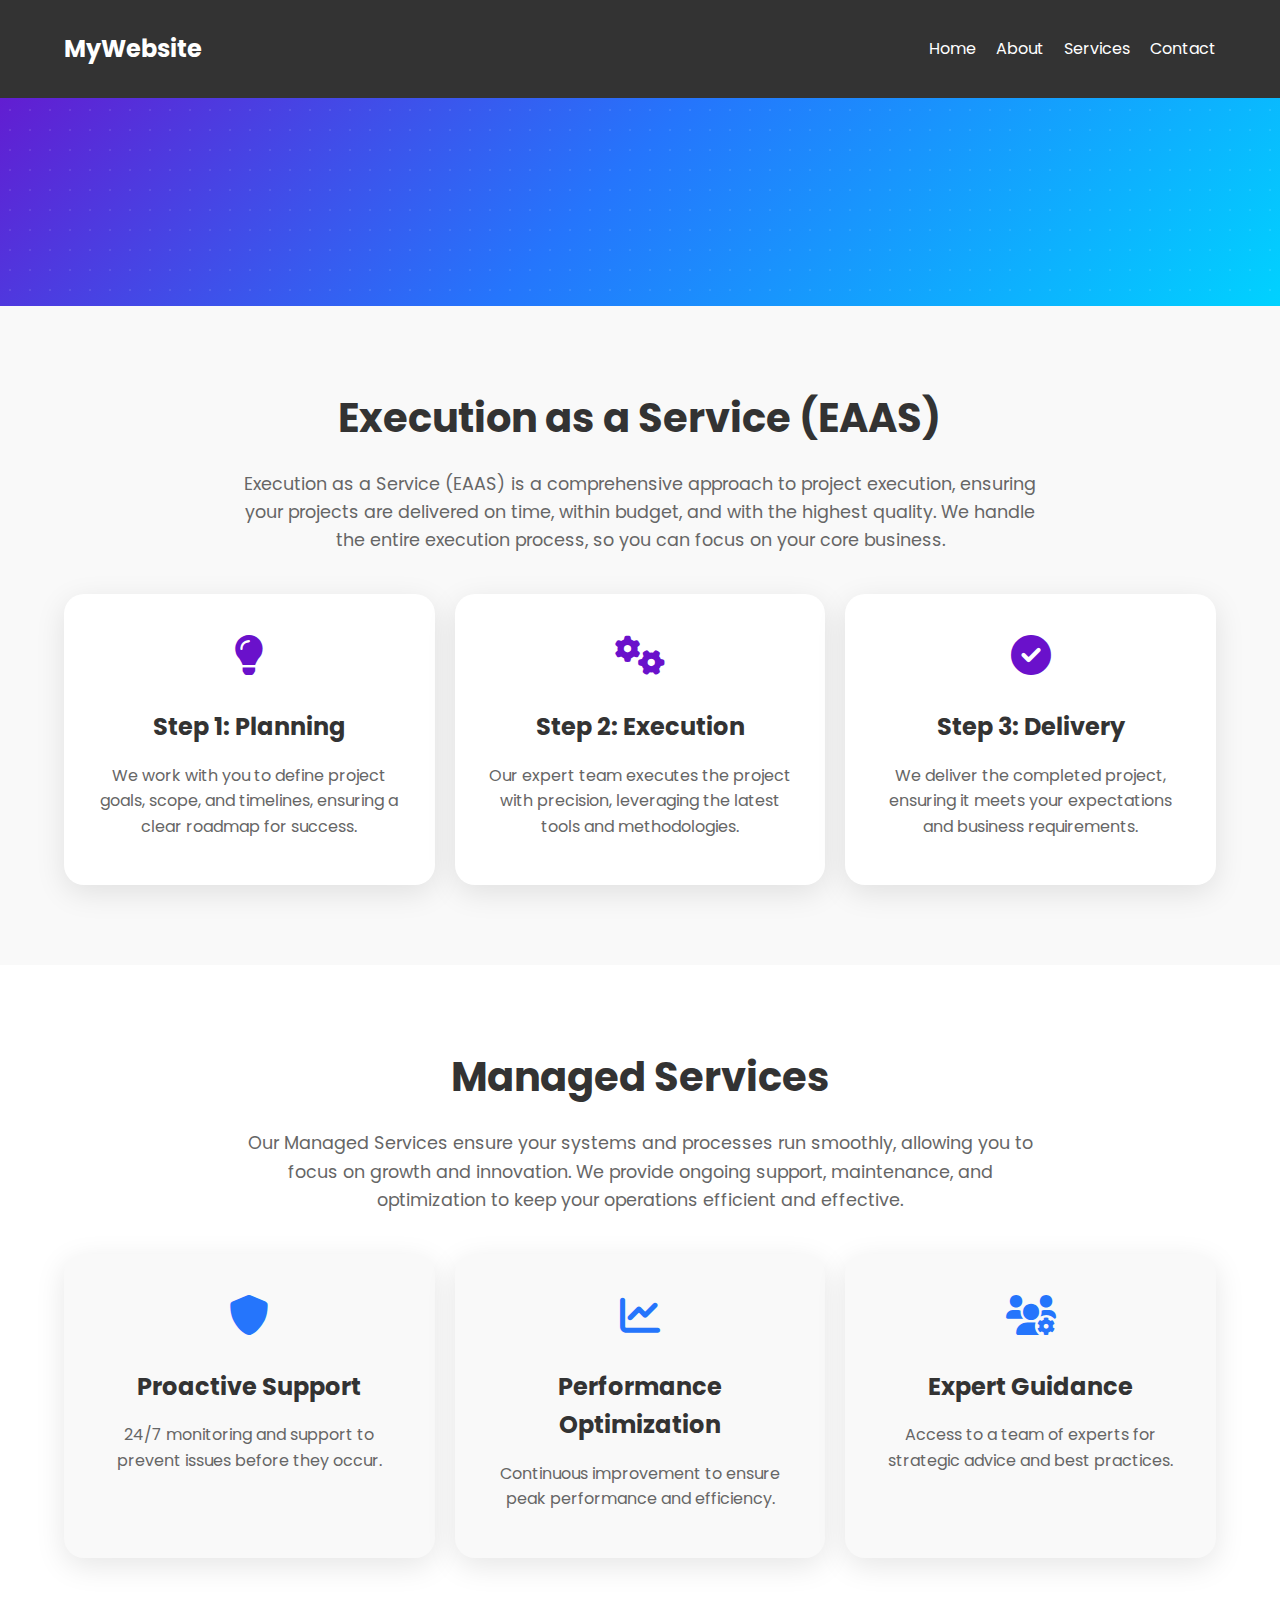
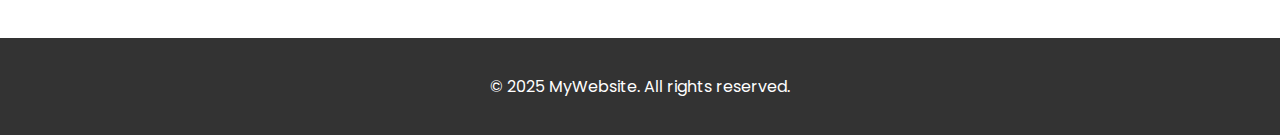
==== expertise/eaas.html @ 63fdd9d4 "added the 3 pages -> services, pricing & eaas" ====
<!DOCTYPE html>
<html lang="en">
<head>
  <meta charset="UTF-8">
  <meta name="viewport" content="width=device-width, initial-scale=1.0">
  <title>Execution and Managed Services</title>
  <link rel="stylesheet" href="eaas.css">
  <link href="https://fonts.googleapis.com/css2?family=Poppins:wght@300;400;500;600;700&display=swap" rel="stylesheet">
  <link rel="stylesheet" href="https://cdnjs.cloudflare.com/ajax/libs/font-awesome/6.0.0/css/all.min.css">
</head>
<body>
  <!-- Navbar -->
  <nav class="navbar">
    <div class="container">
      <a href="#" class="logo">MyWebsite</a>
      <ul class="nav-links">
        <li><a href="D:/technekt-website/index.html">Home</a></li>
        <li><a href="#">About</a></li>
        <li><a href="#">Services</a></li>
        <li><a href="#">Contact</a></li>
      </ul>
    </div>
  </nav>

  <!-- Banner Section -->
  <header class="page-banner">
    <div class="container">
      <h1 class="banner-title">Execution and Managed Services</h1>
      <p class="banner-subtitle">Delivering excellence through EAAS and Managed Services.</p>
    </div>
  </header>

  <!-- EAAS Section -->
  <section class="eaas-section">
    <div class="container">
      <h2>Execution as a Service (EAAS)</h2>
      <p class="intro">
        Execution as a Service (EAAS) is a comprehensive approach to project execution, ensuring your projects are delivered on time, within budget, and with the highest quality. We handle the entire execution process, so you can focus on your core business.
      </p>
      <div class="steps">
        <!-- Step 1 -->
        <div class="step">
          <div class="step-icon"><i class="fas fa-lightbulb"></i></div>
          <h3>Step 1: Planning</h3>
          <p>We work with you to define project goals, scope, and timelines, ensuring a clear roadmap for success.</p>
        </div>
        <!-- Step 2 -->
        <div class="step">
          <div class="step-icon"><i class="fas fa-cogs"></i></div>
          <h3>Step 2: Execution</h3>
          <p>Our expert team executes the project with precision, leveraging the latest tools and methodologies.</p>
        </div>
        <!-- Step 3 -->
        <div class="step">
          <div class="step-icon"><i class="fas fa-check-circle"></i></div>
          <h3>Step 3: Delivery</h3>
          <p>We deliver the completed project, ensuring it meets your expectations and business requirements.</p>
        </div>
      </div>
    </div>
  </section>

  <!-- Managed Services Section -->
  <section class="managed-services-section">
    <div class="container">
      <h2>Managed Services</h2>
      <p class="intro">
        Our Managed Services ensure your systems and processes run smoothly, allowing you to focus on growth and innovation. We provide ongoing support, maintenance, and optimization to keep your operations efficient and effective.
      </p>
      <div class="benefits">
        <div class="benefit">
          <div class="benefit-icon"><i class="fas fa-shield-alt"></i></div>
          <h3>Proactive Support</h3>
          <p>24/7 monitoring and support to prevent issues before they occur.</p>
        </div>
        <div class="benefit">
          <div class="benefit-icon"><i class="fas fa-chart-line"></i></div>
          <h3>Performance Optimization</h3>
          <p>Continuous improvement to ensure peak performance and efficiency.</p>
        </div>
        <div class="benefit">
          <div class="benefit-icon"><i class="fas fa-users-cog"></i></div>
          <h3>Expert Guidance</h3>
          <p>Access to a team of experts for strategic advice and best practices.</p>
        </div>
      </div>
    </div>
  </section>

  <!-- Footer -->
  <footer class="footer">
    <div class="container">
      <p>&copy; 2025 MyWebsite. All rights reserved.</p>
    </div>
  </footer>

  <script src="eaas.js"></script>
</body>
</html>
---- expertise/eaas.css ----
/* General Styles */
body {
    font-family: 'Poppins', sans-serif;
    margin: 0;
    padding: 0;
    color: #333;
    background-color: #ffffff;
    line-height: 1.6;
    overflow-x: hidden;
  }
  
  .container {
    width: 90%;
    max-width: 1200px;
    margin: 0 auto;
  }
  
  h1, h2, h3, h4 {
    margin: 0;
    font-weight: bold;
  }
  
  /* Navbar */
  .navbar {
    background: #333;
    color: #fff;
    padding: 20px 0;
    position: fixed;
    width: 100%;
    top: 0;
    z-index: 1000;
  }
  
  .navbar .container {
    display: flex;
    justify-content: space-between;
    align-items: center;
  }
  
  .navbar .logo {
    font-size: 1.5rem;
    font-weight: bold;
    text-decoration: none;
    color: #fff;
  }
  
  .navbar .nav-links {
    list-style: none;
    display: flex;
    gap: 20px;
  }
  
  .navbar .nav-links a {
    color: #fff;
    text-decoration: none;
    font-size: 1rem;
  }
  
  /* Page Banner */
  .page-banner {
    background: linear-gradient(135deg, #6a11cb, #2575fc, #00d2ff);
    color: #fff;
    padding: 80px 0;
    text-align: center;
    position: relative;
    overflow: hidden;
  }
  
  .page-banner::before {
    content: '';
    position: absolute;
    top: 0;
    left: 0;
    width: 100%;
    height: 100%;
    background: radial-gradient(circle, rgba(255, 255, 255, 0.1) 10%, transparent 10.01%);
    background-size: 20px 20px;
    animation: moveDots 10s linear infinite;
  }
  
  @keyframes moveDots {
    0% {
      transform: translateY(0);
    }
    100% {
      transform: translateY(-200px);
    }
  }
  
  .banner-title {
    font-size: 3rem;
    font-weight: 700;
    margin-bottom: 10px;
    opacity: 0;
    transform: translateY(50px);
    animation: fadeInUp 1.5s ease-out 0.5s forwards;
  }
  
  .banner-subtitle {
    font-size: 1.2rem;
    opacity: 0;
    transform: translateY(50px);
    animation: fadeInUp 1.5s ease-out 1s forwards;
  }
  
  @keyframes fadeInUp {
    to {
      opacity: 1;
      transform: translateY(0);
    }
  }
  
  /* EAAS Section */
  .eaas-section {
    padding: 80px 0;
    background: #f9f9f9;
  }
  
  .eaas-section h2 {
    font-size: 2.5rem;
    text-align: center;
    margin-bottom: 20px;
    color: #333;
  }
  
  .eaas-section .intro {
    font-size: 1.1rem;
    text-align: center;
    max-width: 800px;
    margin: 0 auto 40px;
    color: #666;
  }
  
  .steps {
    display: flex;
    justify-content: space-between;
    gap: 20px;
  }
  
  .step {
    flex: 1;
    background: #fff;
    padding: 30px;
    border-radius: 20px;
    box-shadow: 0 8px 30px rgba(0, 0, 0, 0.1);
    text-align: center;
    transition: transform 0.3s ease, box-shadow 0.3s ease;
  }
  
  .step:hover {
    transform: translateY(-10px);
    box-shadow: 0 12px 40px rgba(0, 0, 0, 0.2);
  }
  
  .step-icon {
    font-size: 2.5rem;
    color: #6a11cb;
    margin-bottom: 20px;
  }
  
  .step h3 {
    font-size: 1.5rem;
    margin-bottom: 10px;
    color: #333;
  }
  
  .step p {
    font-size: 1rem;
    color: #666;
  }
  
  /* Managed Services Section */
  .managed-services-section {
    padding: 80px 0;
    background: #fff;
  }
  
  .managed-services-section h2 {
    font-size: 2.5rem;
    text-align: center;
    margin-bottom: 20px;
    color: #333;
  }
  
  .managed-services-section .intro {
    font-size: 1.1rem;
    text-align: center;
    max-width: 800px;
    margin: 0 auto 40px;
    color: #666;
  }
  
  .benefits {
    display: flex;
    justify-content: space-between;
    gap: 20px;
  }
  
  .benefit {
    flex: 1;
    background: #f9f9f9;
    padding: 30px;
    border-radius: 20px;
    box-shadow: 0 8px 30px rgba(0, 0, 0, 0.1);
    text-align: center;
    transition: transform 0.3s ease, box-shadow 0.3s ease;
  }
  
  .benefit:hover {
    transform: translateY(-10px);
    box-shadow: 0 12px 40px rgba(0, 0, 0, 0.2);
  }
  
  .benefit-icon {
    font-size: 2.5rem;
    color: #2575fc;
    margin-bottom: 20px;
  }
  
  .benefit h3 {
    font-size: 1.5rem;
    margin-bottom: 10px;
    color: #333;
  }
  
  .benefit p {
    font-size: 1rem;
    color: #666;
  }
  
  /* Footer */
  .footer {
    background: #333;
    color: #fff;
    text-align: center;
    padding: 20px 0;
  }
  
  /* Responsive Design */
  @media (max-width: 768px) {
    .steps, .benefits {
      flex-direction: column;
    }
  
    .step, .benefit {
      margin-bottom: 20px;
    }
  }
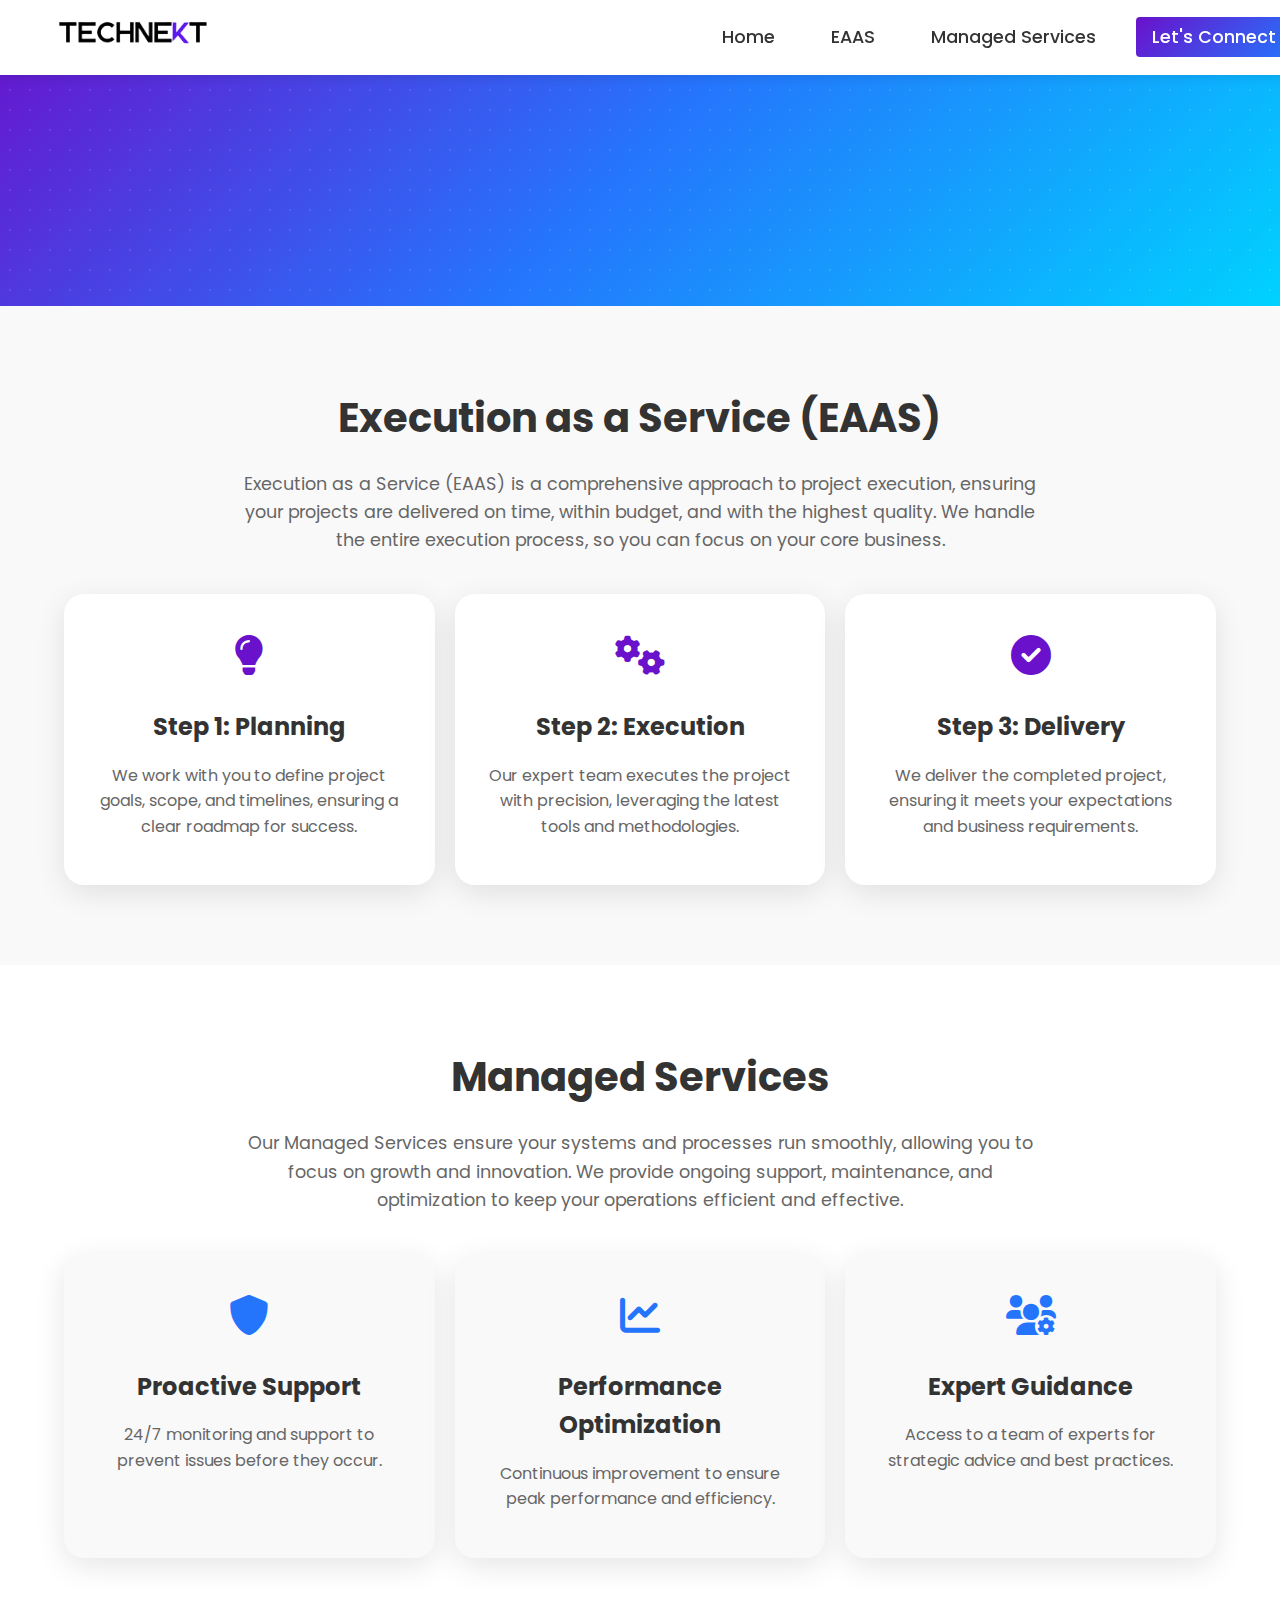
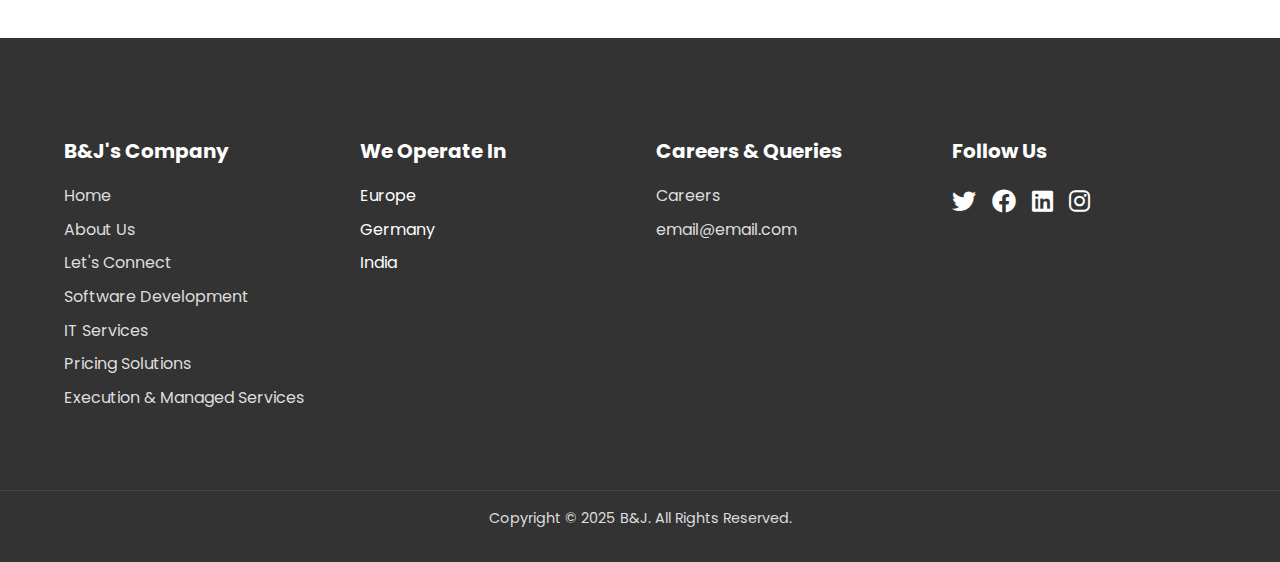
==== commit 2e0db19d: "overall completed 90% of works" ====
--- a/expertise/eaas.html
+++ b/expertise/eaas.html
@@ -9,18 +9,25 @@
   <link rel="stylesheet" href="https://cdnjs.cloudflare.com/ajax/libs/font-awesome/6.0.0/css/all.min.css">
 </head>
 <body>
-  <!-- Navbar -->
-  <nav class="navbar">
-    <div class="container">
-      <a href="#" class="logo">MyWebsite</a>
-      <ul class="nav-links">
-        <li><a href="D:/technekt-website/index.html">Home</a></li>
-        <li><a href="#">About</a></li>
-        <li><a href="#">Services</a></li>
-        <li><a href="#">Contact</a></li>
-      </ul>
-    </div>
-  </nav>
+
+
+ <!-- Navbar -->
+ <nav class="navbar">
+  <div class="brand">
+    <a href="/index.html">
+      <img src="/images/logoedited.png" alt="Company Logo" class="logo-img">
+  </a>
+  </div>
+  <div class="hamburger" id="hamburger">
+    <i class="fas fa-bars"></i>
+  </div>
+  <ul class="nav-links" id="nav-links">
+    <li><a href="/index.html">Home</a></li>
+    <li><a href="#execution">EAAS</a></li>
+    <li><a href="#msp">Managed Services</a></li>
+    <li><a href="/index.html#connect" class="nav-connect-btn">Let's Connect</a></li>
+  </ul>
+</nav>
 
   <!-- Banner Section -->
   <header class="page-banner">
@@ -31,7 +38,7 @@
   </header>
 
   <!-- EAAS Section -->
-  <section class="eaas-section">
+  <section class="eaas-section" id="execution">
     <div class="container">
       <h2>Execution as a Service (EAAS)</h2>
       <p class="intro">
@@ -61,7 +68,7 @@
   </section>
 
   <!-- Managed Services Section -->
-  <section class="managed-services-section">
+  <section class="managed-services-section" id="msp">
     <div class="container">
       <h2>Managed Services</h2>
       <p class="intro">
@@ -87,12 +94,59 @@
     </div>
   </section>
 
-  <!-- Footer -->
-  <footer class="footer">
-    <div class="container">
-      <p>&copy; 2025 MyWebsite. All rights reserved.</p>
+ <!-- Footer -->
+ <footer class="footer" id="footer">
+  <div class="container">
+    <!-- First Column: Company Name and Navbar Contents -->
+    <div class="footer-column">
+      <h5>B&J's Company</h5>
+      <ul>
+        <li><a href="/index.html">Home</a></li>
+        <li><a href="/index.html#about">About Us</a></li>
+        <li><a href="/index.html#connect">Let's Connect</a></li>
+        <li><a href="/expertise/softwareDev.html">Software Development</a></li>
+        <li><a href="/expertise/ourServices.html">IT Services</a></li>
+        <li><a href="/expertise/pricingSolutions.html">Pricing Solutions</a></li>
+        <li><a href="/expertise/eaas.html">Execution & Managed Services</a></li>
+      </ul>
     </div>
-  </footer>
+
+    <!-- Second Column: Locations -->
+    <div class="footer-column">
+      <h5>We Operate In</h5>
+      <ul>
+        <li>Europe</li>
+        <li>Germany</li>
+        <li>India</li>
+      </ul>
+    </div>
+
+    <!-- Third Column: Careers and Queries -->
+    <div class="footer-column">
+      <h5>Careers & Queries</h5>
+      <ul>
+        <li><a href="#careers">Careers</a></li>
+        <li><a href="mailto:email@email.com">email@email.com</a></li>
+      </ul>
+    </div>
+
+    <!-- Fourth Column: Social Media -->
+    <div class="footer-column">
+      <h5>Follow Us</h5>
+      <ul class="social-media">
+        <li><a href="#" class="social-icon"><i class="fab fa-twitter"></i></a></li>
+        <li><a href="#" class="social-icon"><i class="fab fa-facebook"></i></a></li>
+        <li><a href="#" class="social-icon"><i class="fab fa-linkedin"></i></a></li>
+        <li><a href="#" class="social-icon"><i class="fab fa-instagram"></i></a></li>
+      </ul>
+    </div>
+  </div>
+
+  <!-- Copyright Notice -->
+  <div class="text-center">
+    <p>Copyright © 2025 B&J. All Rights Reserved.</p>
+  </div>
+</footer>
 
   <script src="eaas.js"></script>
 </body>
--- a/expertise/eaas.css
+++ b/expertise/eaas.css
@@ -20,42 +20,116 @@
     font-weight: bold;
   }
   
-  /* Navbar */
+   /* Navbar Styles */
+.navbar {
+  display: flex;
+  justify-content: space-between;
+  align-items: center;
+  padding: 1rem 2rem;
+  background-color: white;
+  box-shadow: 0 2px 10px rgba(0, 0, 0, 0.1);
+  position: fixed;
+  width: 100%;
+  z-index: 1000;
+}
+
+.brand {
+  margin-left: 20px;
+}
+
+.logo-img {
+  height: 35px;
+  width: auto;
+}
+
+.nav-links {
+  list-style: none;
+  display: flex;
+  gap: 1.5rem;
+  margin: 0;
+  padding: 0;
+}
+
+.nav-links a {
+  color: #333;
+  text-decoration: none;
+  padding: 0.5rem 1rem;
+  transition: color 0.3s ease;
+  font-size: 1.1rem;
+  font-weight: 500;
+}
+
+.nav-links a:hover {
+  color: #6a11cb;
+}
+
+.nav-connect-btn {
+  background: linear-gradient(135deg, #6a11cb, #2575fc);
+  border-radius: 4px;
+  padding: 0.5rem 1.5rem;
+  color: white !important;
+  text-decoration: none;
+  transition: transform 0.3s ease, box-shadow 0.3s ease, background 0.3s ease;
+  font-size: 1.1rem;
+  font-weight: 500;
+  border: none;
+  margin-right: 20px; /* Added space on the right */
+}
+
+.nav-connect-btn:hover {
+  transform: translateY(-3px);
+  box-shadow: 0 4px 15px rgba(106, 17, 203, 0.3);
+  background: linear-gradient(135deg, #2575fc, #6a11cb);
+}
+
+.hamburger {
+  display: none;
+  font-size: 1.5rem;
+  cursor: pointer;
+  color: #6a11cb;
+  background: linear-gradient(135deg, #6a11cb, #2575fc);
+  -webkit-background-clip: text;
+  background-clip: text;
+  color: transparent;
+  transition: color 0.3s ease;
+  padding-right: 20px;
+}
+
+.hamburger:hover {
+  color: #2575fc;
+}
+
+@media (max-width: 768px) {
   .navbar {
-    background: #333;
-    color: #fff;
-    padding: 20px 0;
-    position: fixed;
+    padding: 0.75rem 1rem;
+  }
+
+  .logo-img {
+    height: 25px;
+  }
+
+  .nav-links {
+    display: none;
+    flex-direction: column;
     width: 100%;
-    top: 0;
-    z-index: 1000;
-  }
-  
-  .navbar .container {
+    background-color: white;
+    position: absolute;
+    top: 100%;
+    left: 0;
+    box-shadow: 0 4px 6px rgba(0, 0, 0, 0.1);
+  }
+
+  .nav-links.active {
     display: flex;
-    justify-content: space-between;
-    align-items: center;
-  }
-  
-  .navbar .logo {
-    font-size: 1.5rem;
-    font-weight: bold;
-    text-decoration: none;
-    color: #fff;
-  }
-  
-  .navbar .nav-links {
-    list-style: none;
-    display: flex;
-    gap: 20px;
-  }
-  
-  .navbar .nav-links a {
-    color: #fff;
-    text-decoration: none;
-    font-size: 1rem;
-  }
-  
+  }
+
+  .hamburger {
+    display: block;
+  }
+}
+
+
+
   /* Page Banner */
   .page-banner {
     background: linear-gradient(135deg, #6a11cb, #2575fc, #00d2ff);
@@ -228,13 +302,108 @@
     color: #666;
   }
   
-  /* Footer */
-  .footer {
-    background: #333;
-    color: #fff;
-    text-align: center;
-    padding: 20px 0;
-  }
+    /* Footer Styles */
+.footer {
+  background-color: #333;
+  color: white;
+  padding: 4rem 0 2rem 0;
+}
+
+.footer .container {
+  display: flex;
+  flex-wrap: wrap;
+  justify-content: space-between;
+  gap: 2rem;
+  max-width: 1200px;
+  margin: 0 auto;
+  padding: 0 20px;
+}
+
+.footer .footer-column {
+  flex: 1;
+  min-width: 200px; /* Ensures columns don't get too narrow */
+  margin-bottom: 2rem; /* Adds space between columns on smaller screens */
+  text-align: left; /* Align text to the left */
+}
+
+.footer h5 {
+  font-size: 1.25rem;
+  margin-bottom: 1rem;
+  color: #fff;
+}
+
+.footer ul {
+  padding-left: 0;
+  list-style: none;
+}
+
+.footer ul li {
+  margin-bottom: 0.5rem;
+}
+
+.footer ul li a {
+  color: #ddd;
+  text-decoration: none;
+  transition: color 0.3s ease;
+}
+
+.footer ul li a:hover {
+  color: #6a11cb;
+}
+
+.social-media {
+  display: flex;
+  gap: 1rem;
+}
+
+.social-media .social-icon {
+  color: #fff;
+  font-size: 1.5rem;
+  transition: color 0.3s ease, transform 0.3s ease;
+}
+
+.social-media .social-icon:hover {
+  color: #6a11cb;
+  transform: translateY(-5px);
+}
+
+.footer .text-center {
+  margin-top: 2rem;
+  border-top: 1px solid #444;
+  padding-top: 1rem;
+  flex: 0 0 100%; /* Makes the copyright notice span the full width */
+  text-align: center; /* Center the copyright text */
+}
+
+.footer .text-center p {
+  margin: 0;
+  color: #ddd;
+  font-size: 0.9rem;
+}
+
+/* Responsive Footer */
+@media (max-width: 768px) {
+  .footer .container {
+    flex-direction: column;
+    align-items: flex-start; /* Align columns to the left */
+    text-align: left; /* Align text to the left */
+  }
+
+  .footer .footer-column {
+    flex: 0 0 100%;
+    max-width: 100%;
+    margin-bottom: 1.5rem; /* Adds space between columns on smaller screens */
+  }
+
+  .social-media {
+    justify-content: flex-start; /* Align social icons to the left */
+  }
+}
+
+
+
+
+
   
   /* Responsive Design */
   @media (max-width: 768px) {
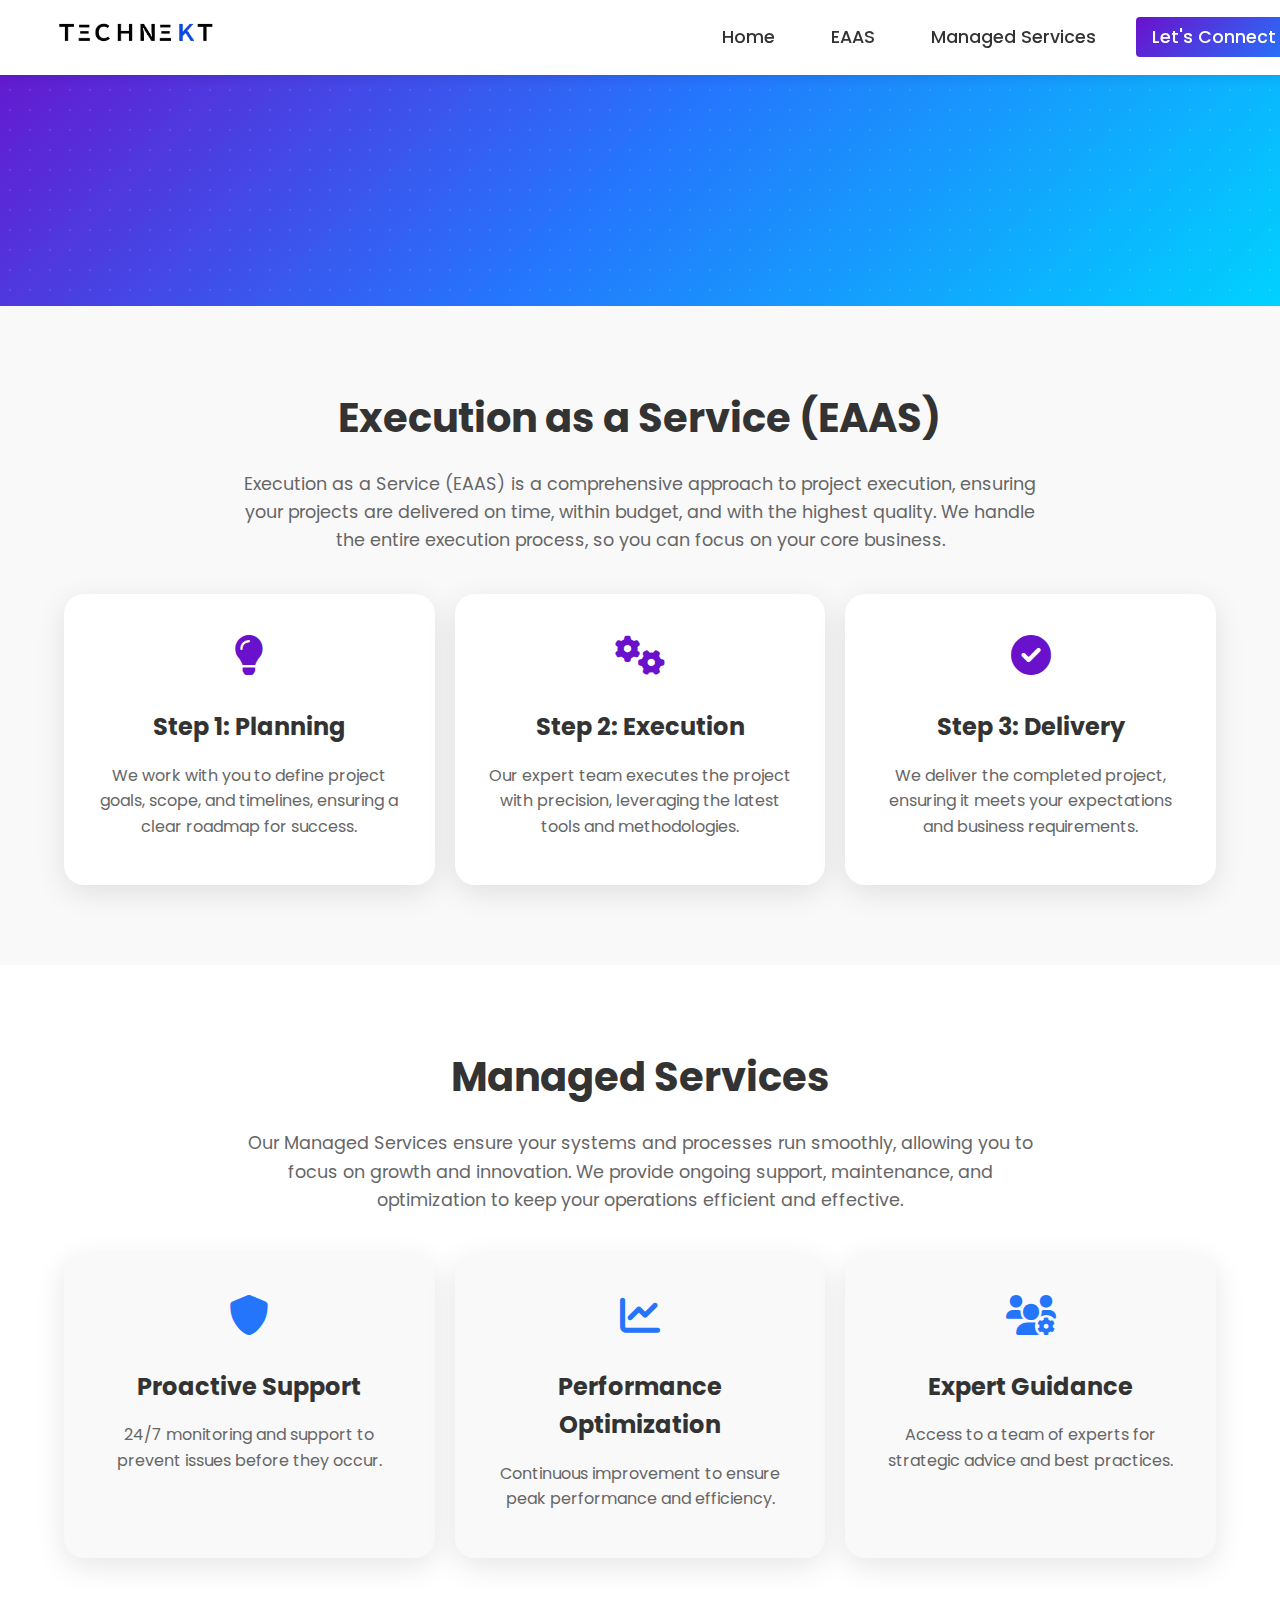
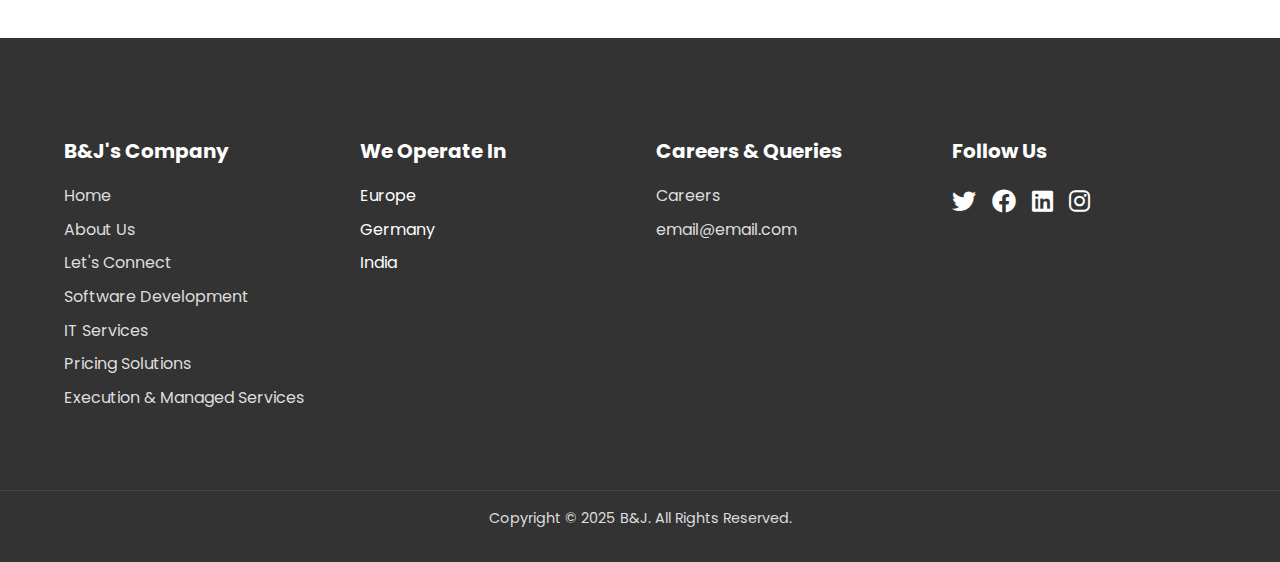
==== commit dfa3188b: "path setted for all the pages" ====
--- a/expertise/eaas.html
+++ b/expertise/eaas.html
@@ -14,18 +14,18 @@
  <!-- Navbar -->
  <nav class="navbar">
   <div class="brand">
-    <a href="/index.html">
-      <img src="/images/logoedited.png" alt="Company Logo" class="logo-img">
+    <a href="../index.html">
+      <img src="../images/logoedited.png" alt="Company Logo" class="logo-img">
   </a>
   </div>
   <div class="hamburger" id="hamburger">
     <i class="fas fa-bars"></i>
   </div>
   <ul class="nav-links" id="nav-links">
-    <li><a href="/index.html">Home</a></li>
+    <li><a href="../index.html">Home</a></li>
     <li><a href="#execution">EAAS</a></li>
     <li><a href="#msp">Managed Services</a></li>
-    <li><a href="/index.html#connect" class="nav-connect-btn">Let's Connect</a></li>
+    <li><a href="../index.html#connect" class="nav-connect-btn">Let's Connect</a></li>
   </ul>
 </nav>
 
@@ -101,13 +101,13 @@
     <div class="footer-column">
       <h5>B&J's Company</h5>
       <ul>
-        <li><a href="/index.html">Home</a></li>
-        <li><a href="/index.html#about">About Us</a></li>
-        <li><a href="/index.html#connect">Let's Connect</a></li>
-        <li><a href="/expertise/softwareDev.html">Software Development</a></li>
-        <li><a href="/expertise/ourServices.html">IT Services</a></li>
-        <li><a href="/expertise/pricingSolutions.html">Pricing Solutions</a></li>
-        <li><a href="/expertise/eaas.html">Execution & Managed Services</a></li>
+        <li><a href="../index.html">Home</a></li>
+        <li><a href="../index.html#about">About Us</a></li>
+        <li><a href="../index.html#connect">Let's Connect</a></li>
+        <li><a href="../expertise/softwareDev.html">Software Development</a></li>
+        <li><a href="../expertise/ourServices.html">IT Services</a></li>
+        <li><a href="../expertise/pricingSolutions.html">Pricing Solutions</a></li>
+        <li><a href="../expertise/eaas.html">Execution & Managed Services</a></li>
       </ul>
     </div>
 
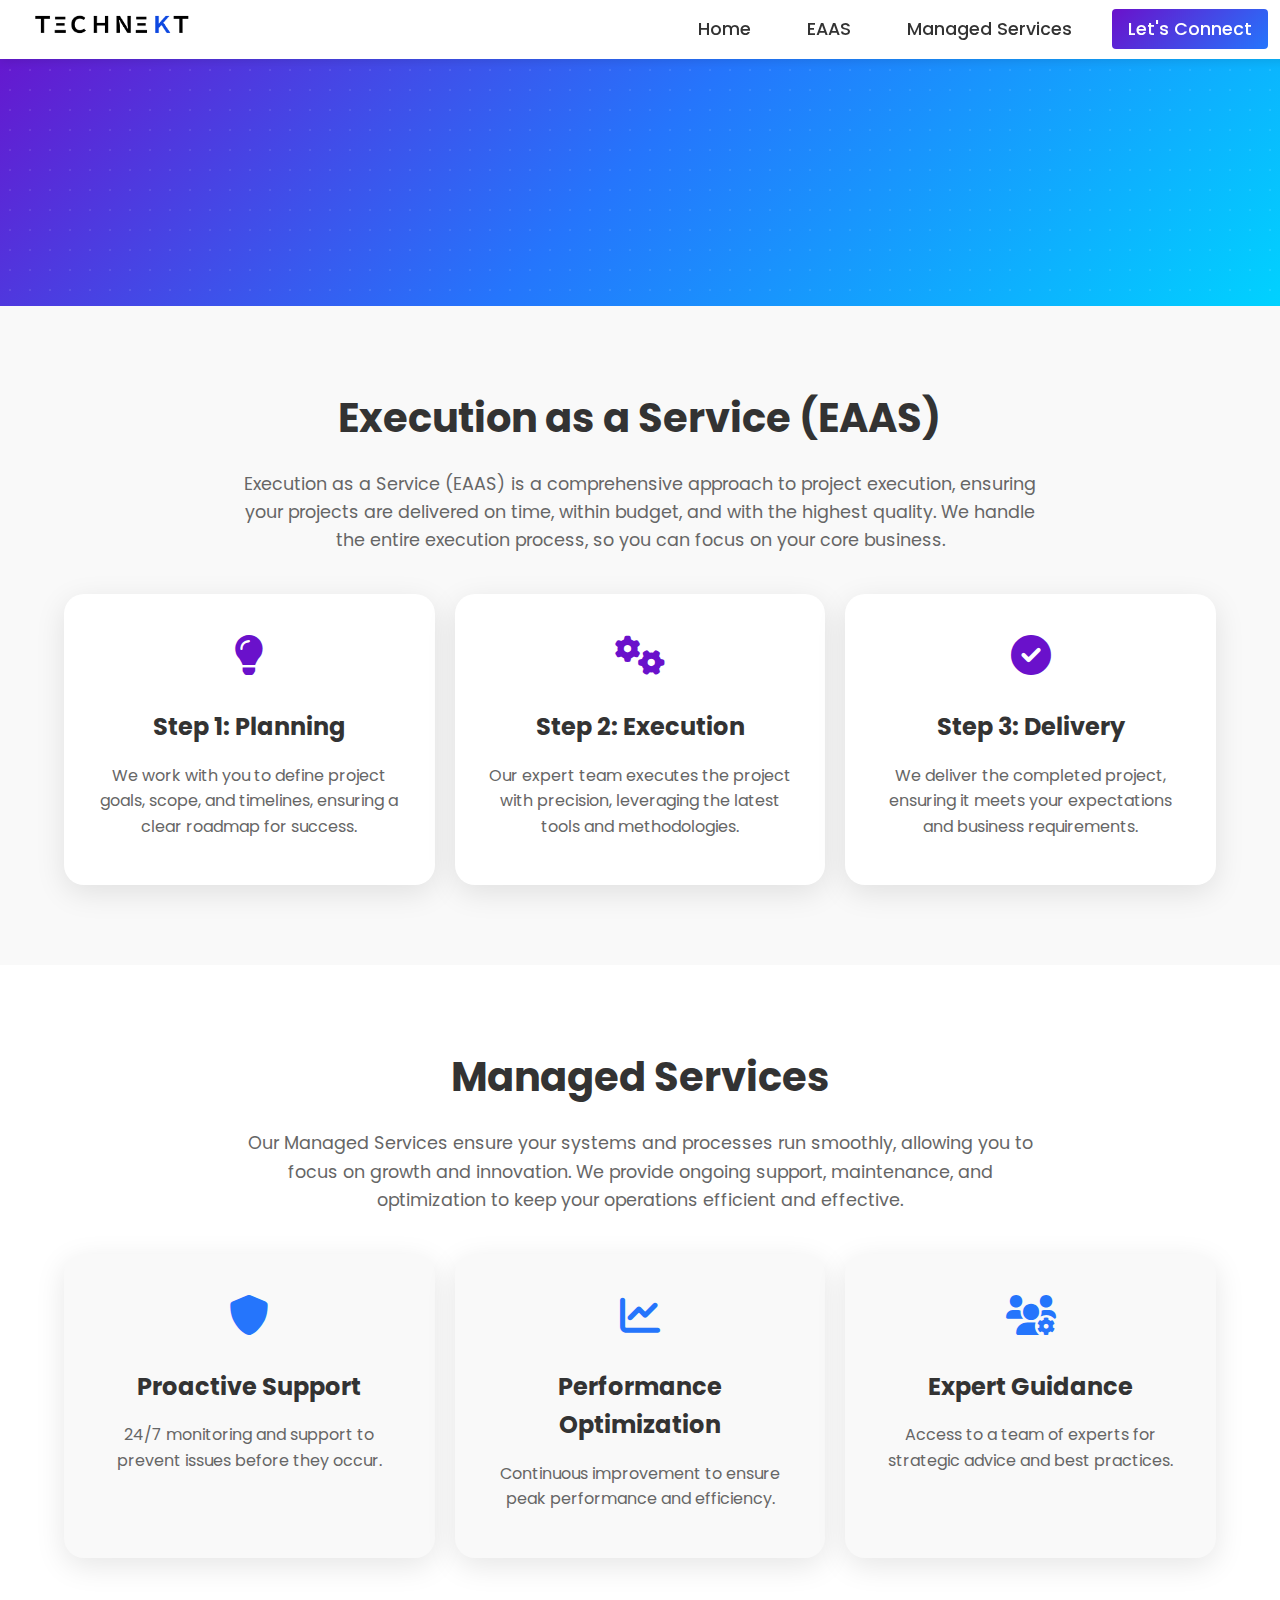
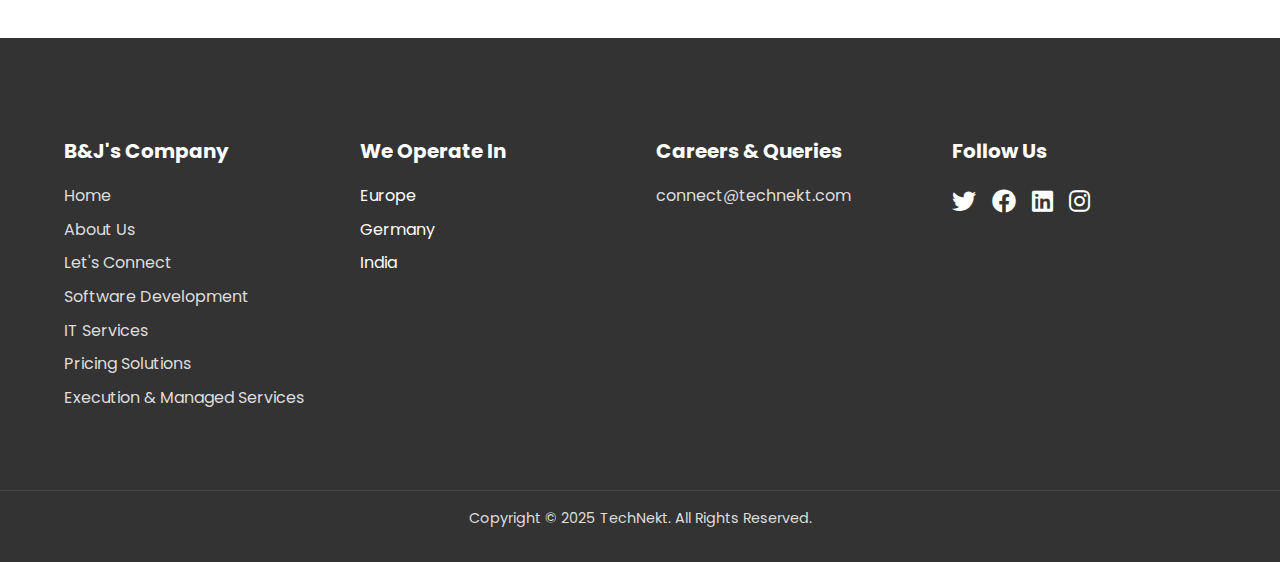
==== commit f312c632: "website provisioned for hosting" ====
--- a/expertise/eaas.html
+++ b/expertise/eaas.html
@@ -4,6 +4,7 @@
   <meta charset="UTF-8">
   <meta name="viewport" content="width=device-width, initial-scale=1.0">
   <title>Execution and Managed Services</title>
+  <link rel="icon" type="image/png" href="../images/icon.jpeg">
   <link rel="stylesheet" href="eaas.css">
   <link href="https://fonts.googleapis.com/css2?family=Poppins:wght@300;400;500;600;700&display=swap" rel="stylesheet">
   <link rel="stylesheet" href="https://cdnjs.cloudflare.com/ajax/libs/font-awesome/6.0.0/css/all.min.css">
@@ -15,7 +16,7 @@
  <nav class="navbar">
   <div class="brand">
     <a href="../index.html">
-      <img src="../images/logoedited.png" alt="Company Logo" class="logo-img">
+      <img src="../images/logo.png" alt="Company Logo" class="logo-img">
   </a>
   </div>
   <div class="hamburger" id="hamburger">
@@ -125,8 +126,7 @@
     <div class="footer-column">
       <h5>Careers & Queries</h5>
       <ul>
-        <li><a href="#careers">Careers</a></li>
-        <li><a href="mailto:email@email.com">email@email.com</a></li>
+        <li><a href="mailto:connect@technekt.com">connect@technekt.com</a></li>
       </ul>
     </div>
 
@@ -144,7 +144,7 @@
 
   <!-- Copyright Notice -->
   <div class="text-center">
-    <p>Copyright © 2025 B&J. All Rights Reserved.</p>
+    <p>Copyright © 2025 TechNekt. All Rights Reserved.</p>
   </div>
 </footer>
 
--- a/expertise/eaas.css
+++ b/expertise/eaas.css
@@ -25,7 +25,7 @@
   display: flex;
   justify-content: space-between;
   align-items: center;
-  padding: 1rem 2rem;
+  padding: 0.5rem 0.5rem;
   background-color: white;
   box-shadow: 0 2px 10px rgba(0, 0, 0, 0.1);
   position: fixed;
@@ -101,7 +101,7 @@
 
 @media (max-width: 768px) {
   .navbar {
-    padding: 0.75rem 1rem;
+    padding: 0.5rem 0.5rem;
   }
 
   .logo-img {
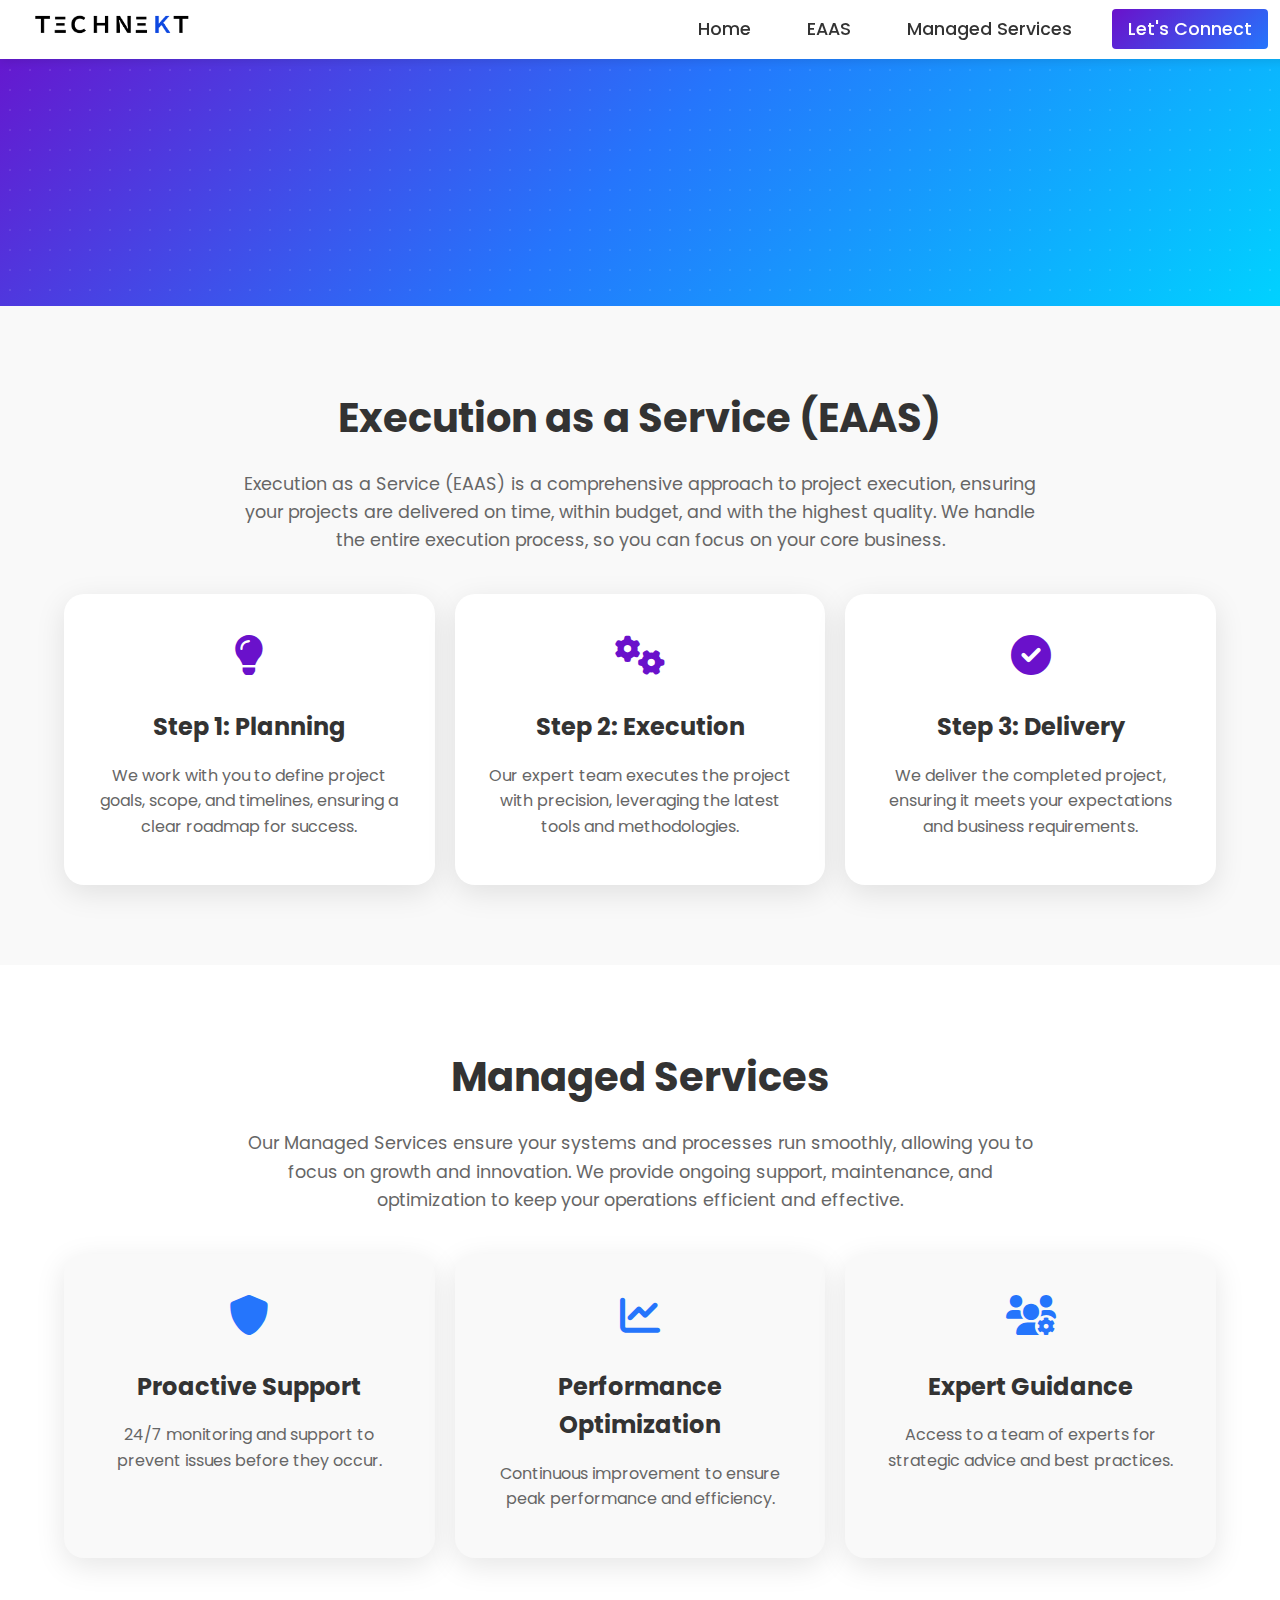
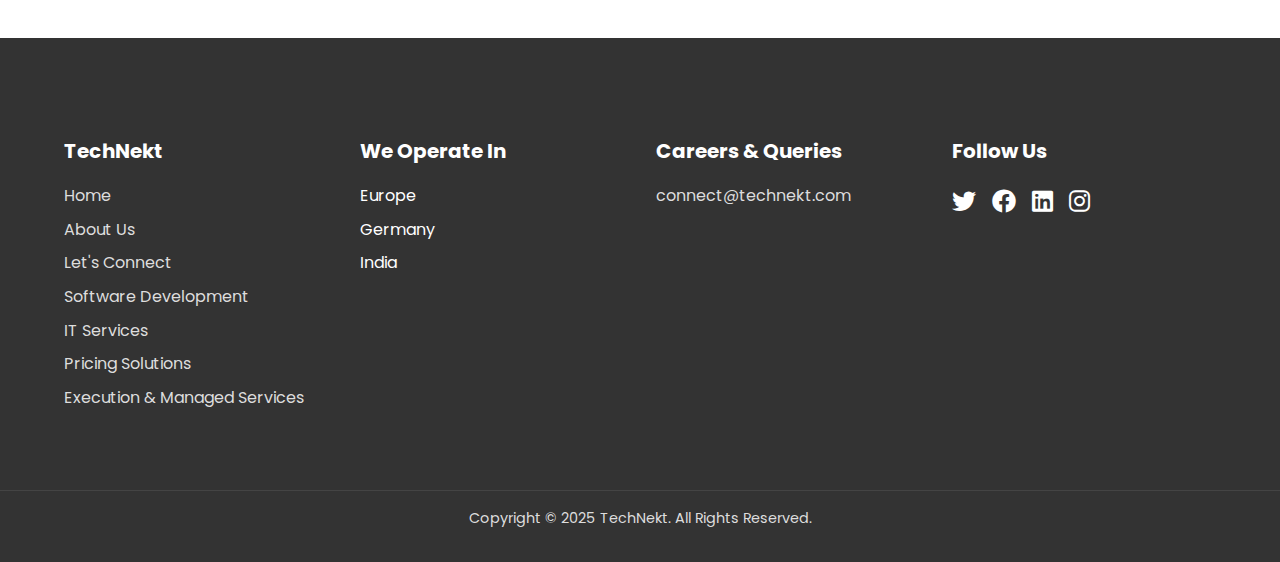
==== commit b8bb2864: "technekt name changed in the footer" ====
--- a/expertise/eaas.html
+++ b/expertise/eaas.html
@@ -15,7 +15,7 @@
  <!-- Navbar -->
  <nav class="navbar">
   <div class="brand">
-    <a href="../index.html">
+    <a href="../">
       <img src="../images/logo.png" alt="Company Logo" class="logo-img">
   </a>
   </div>
@@ -23,10 +23,10 @@
     <i class="fas fa-bars"></i>
   </div>
   <ul class="nav-links" id="nav-links">
-    <li><a href="../index.html">Home</a></li>
+    <li><a href="../">Home</a></li>
     <li><a href="#execution">EAAS</a></li>
     <li><a href="#msp">Managed Services</a></li>
-    <li><a href="../index.html#connect" class="nav-connect-btn">Let's Connect</a></li>
+    <li><a href="../#connect" class="nav-connect-btn">Let's Connect</a></li>
   </ul>
 </nav>
 
@@ -100,11 +100,11 @@
   <div class="container">
     <!-- First Column: Company Name and Navbar Contents -->
     <div class="footer-column">
-      <h5>B&J's Company</h5>
+      <h5>TechNekt</h5>
       <ul>
-        <li><a href="../index.html">Home</a></li>
-        <li><a href="../index.html#about">About Us</a></li>
-        <li><a href="../index.html#connect">Let's Connect</a></li>
+        <li><a href="../">Home</a></li>
+        <li><a href="../#about">About Us</a></li>
+        <li><a href="../#connect">Let's Connect</a></li>
         <li><a href="../expertise/softwareDev.html">Software Development</a></li>
         <li><a href="../expertise/ourServices.html">IT Services</a></li>
         <li><a href="../expertise/pricingSolutions.html">Pricing Solutions</a></li>
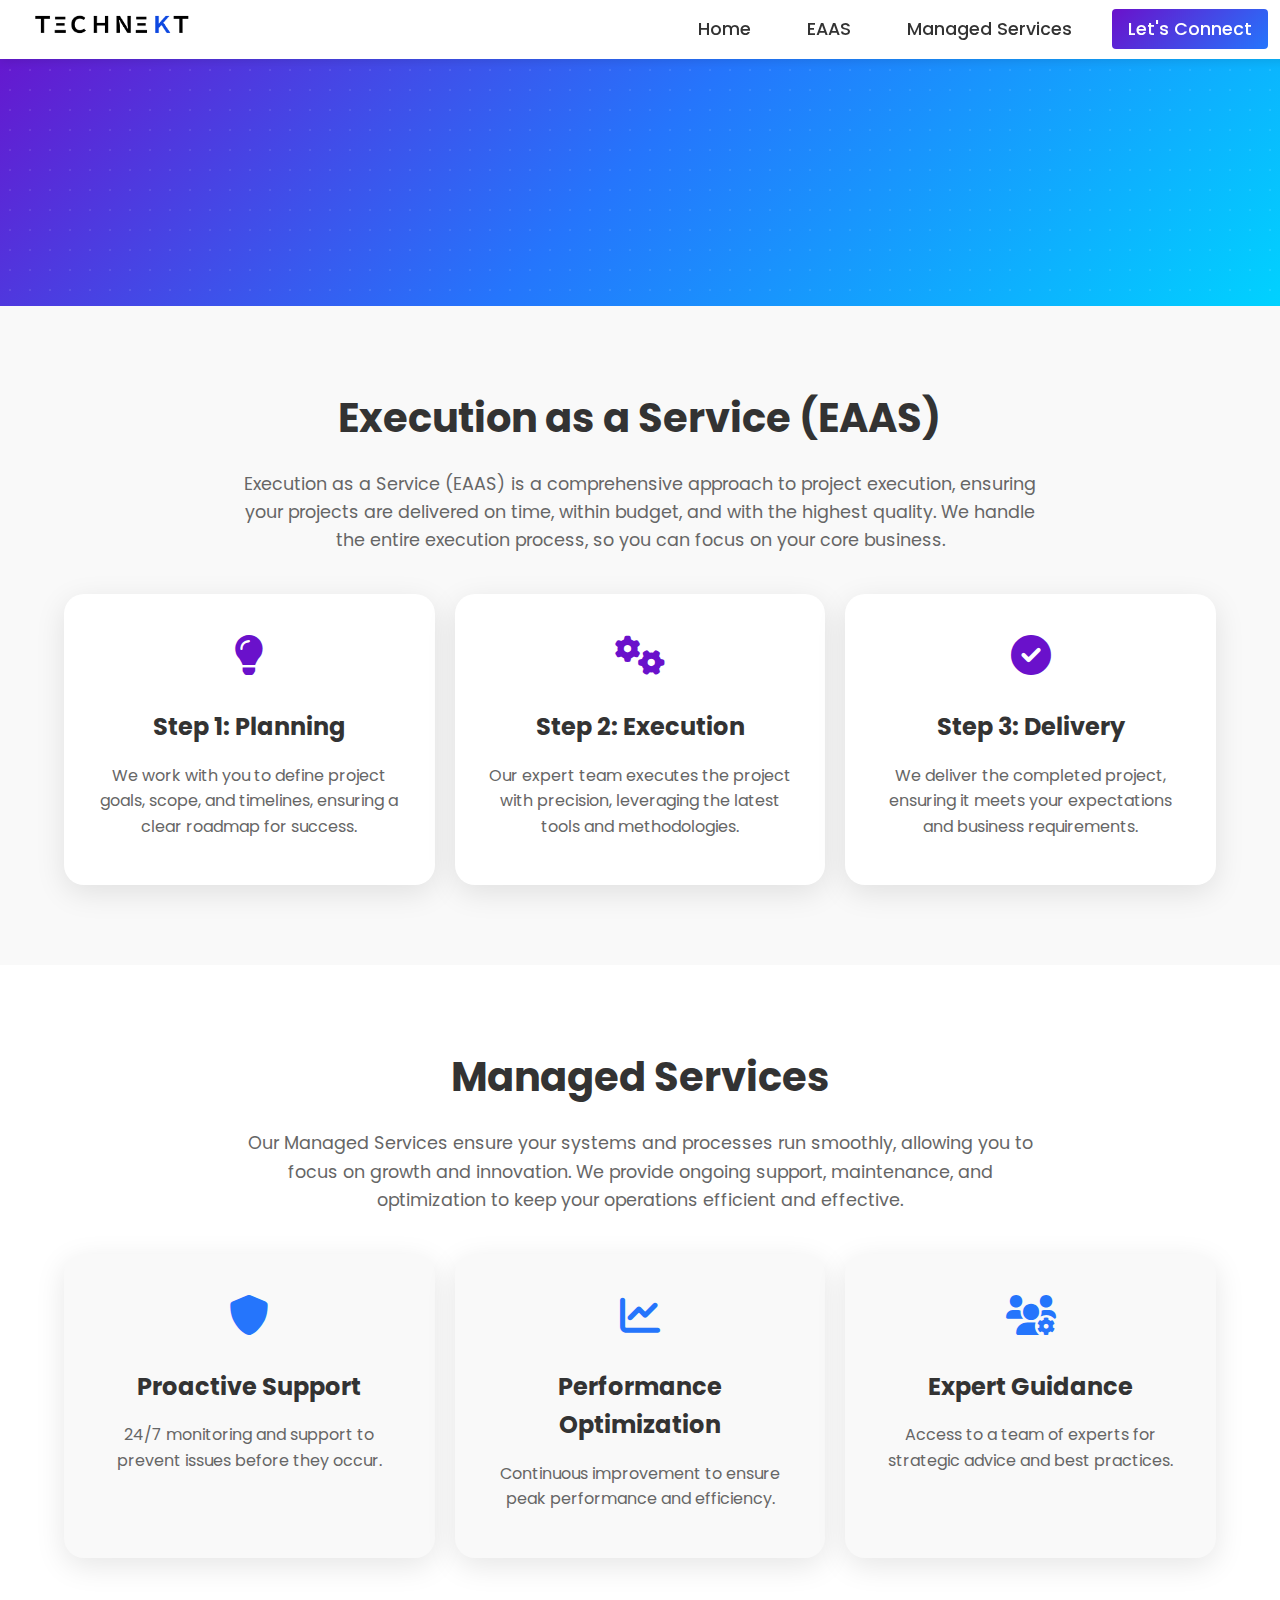
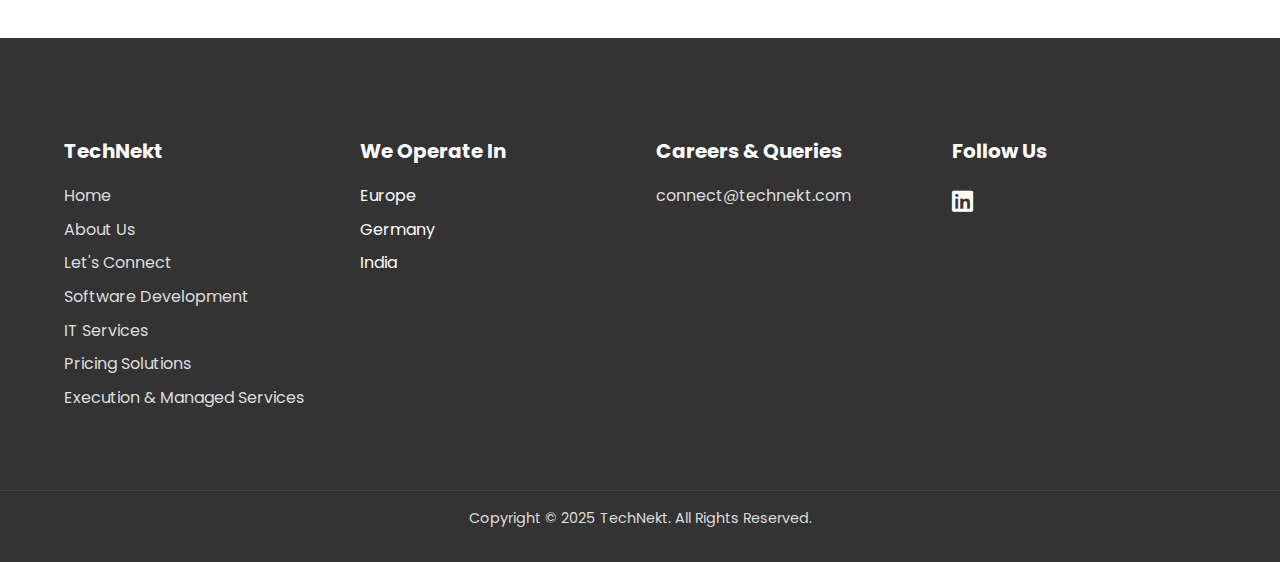
==== commit 22c88c0f: "removed all the other socail media icons and alligned what we do" ====
--- a/expertise/eaas.html
+++ b/expertise/eaas.html
@@ -134,10 +134,10 @@
     <div class="footer-column">
       <h5>Follow Us</h5>
       <ul class="social-media">
-        <li><a href="#" class="social-icon"><i class="fab fa-twitter"></i></a></li>
-        <li><a href="#" class="social-icon"><i class="fab fa-facebook"></i></a></li>
+        <!-- <li><a href="#" class="social-icon"><i class="fab fa-twitter"></i></a></li>
+        <li><a href="#" class="social-icon"><i class="fab fa-facebook"></i></a></li> -->
         <li><a href="#" class="social-icon"><i class="fab fa-linkedin"></i></a></li>
-        <li><a href="#" class="social-icon"><i class="fab fa-instagram"></i></a></li>
+        <!-- <li><a href="#" class="social-icon"><i class="fab fa-instagram"></i></a></li> -->
       </ul>
     </div>
   </div>
